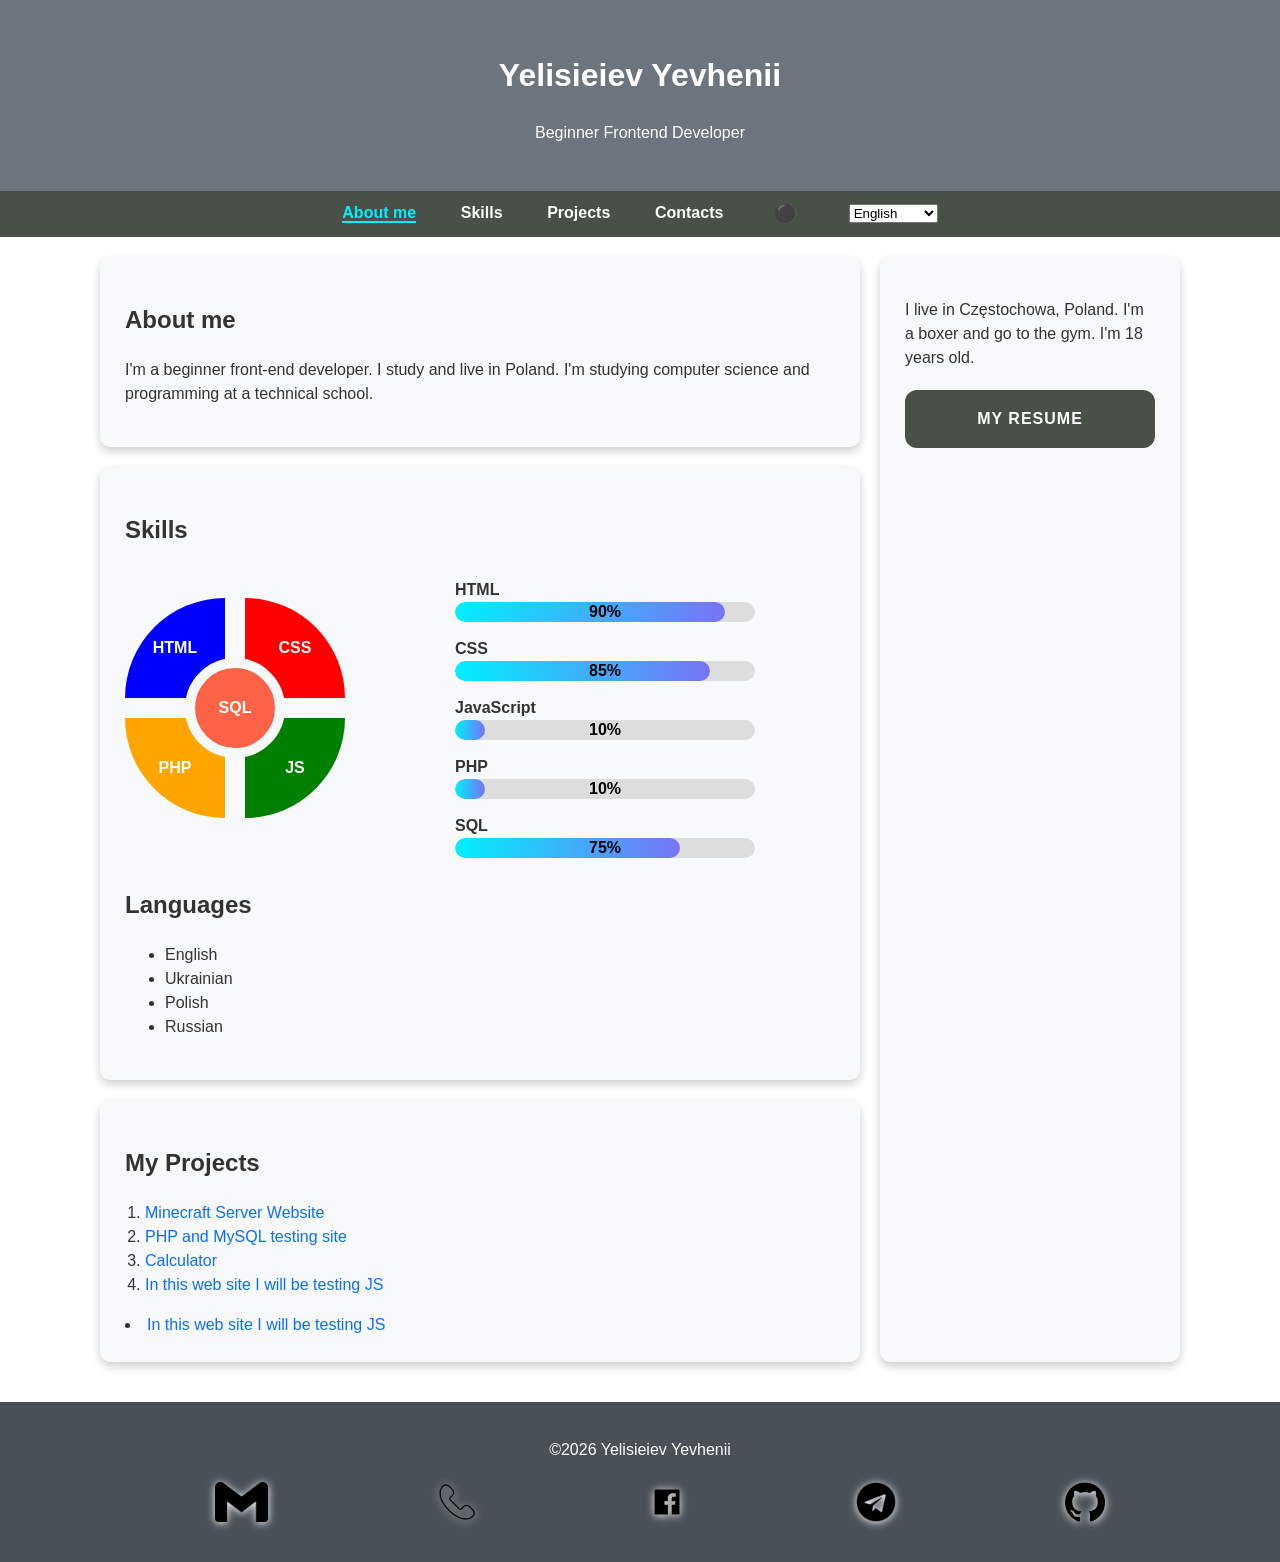
==== index.html @ bda5b586 "Update index.html" ====
<!DOCTYPE html>
<html lang="en">
<head>
    <meta charset="UTF-8">
    <meta name="viewport" content="width=device-width, initial-scale=1.0">
    <meta name="description" content="Beginner frontend developer profile. Skills, projects and contact information.">
    <meta name="author" content="Yelisieiev Yevhenii">
    <meta name='freelancehunt' content='91e700fccefff19'>
    <meta property="og:title" content="Frontend Developer Portfolio">
    <meta property="og:description" content="Beginner frontend developer. Skills, projects and contacts.">
    <meta property="og:type" content="website">
    <meta property="og:url" content="https://mpmotorobot.github.io/">
    <title data-i18n="title">Profile frontend developer</title>
    <link rel="stylesheet" href="css/main.css">
    <link rel="shortcut icon" href="image/icon.png" type="image/icon">
    <data >
</head>
<body>
    <header>
       <h1 data-i18n="myName">Yelisieiev Yevhenii</h1>
       <p data-i18n="description">Beginner Frontend Developer</p>
    </header>
       <nav class="nav">
            <button class="menu-toggle" id="menu-toggle">
                <span></span>
                <span></span>
                <span></span>
            </button>
            <ul class="nav" id="nav-list">
                <li id="navabout-me"><a href="#about-me" data-i18n="nav_about">About me</a></li>
                <li id="navskills"><a href="#skills" data-i18n="nav_skills">Skills</a></li>
                <li id="navprojects"><a href="#projects" data-i18n="nav_projects">Projects</a></li>
                <li id="navcontacs"><a href="#contacts" data-i18n="nav_contacts">Contacts</a></li>
                <li><button id="theme-toggle">⚫️</button></li>
                <li>
                    <select id="language-select">
                    <option value="ru">Русский</option>
                    <option value="en">English</option>
                    <option value="pl">Polski</option>
                    <option value="ua">Українська</option>
                </select>
                </li>
            </ul>
        </nav>
    <main>
        <div class="content">
        <section class="about-me card gradient-border" id="about-me">
            <h2 data-i18n="about_title">About me</h2>
            <p data-i18n="about_text">I'm a beginner front-end developer. I study and live in Poland. I'm studying computer science and programming at a technical school. </p>
        </section>
        <section class="my-skills card gradient-border" id="skills">
            <article class="skills">
                <h2 data-i18n="skills">Skills</h2>
                <div class="skills-dashboard-wrapper">
                    <div id="skills-circle">
                        <div id="left-top"><a href="https://uk.wikipedia.org/wiki/HTML" target="_blank"><abbr title="HyperText Markup Language">HTML</abbr></a></div>
                        <div id="right-top"><a href="https://uk.wikipedia.org/wiki/CSS" target="_blank"><abbr title="Cascading Style Sheets">CSS</abbr></a></div>
                        <div id="right-bottom"><a href="https://uk.wikipedia.org/wiki/JavaScript" target="_blank"><abbr title="JavaScript">JS</abbr></a></div>
                        <div id="left-bottom"><a href="https://uk.wikipedia.org/wiki/PHP" target="_blank"><abbr title="PHP: Hypertext Preprocessor">PHP</abbr></a></div>
                        <div id="center"><a href="https://uk.wikipedia.org/wiki/SQL" target="_blank"><abbr title="Structured query language">SQL</abbr></a></div>
                    </div>
                    <div class="dashboard">
                        <div class="skill-level">
                            <span>HTML</span>
                            <div class="bar"><div class="fill" style="width: 90%;"></div><span class="level">90%</span></div>
                        </div>
                        <div class="skill-level">
                            <span>CSS</span>
                            <div class="bar"><div class="fill" style="width: 85%;"></div><span class="level">85%</span></div>
                        </div>
                        <div class="skill-level">
                            <span>JavaScript</span>
                            <div class="bar"><div class="fill" style="width: 10%;"></div><span class="level">10%</span></div>
                        </div>
                        <div class="skill-level">
                            <span>PHP</span>
                            <div class="bar"><div class="fill" style="width: 10%;"></div><span class="level">10%</span></div>
                        </div>
                        <div class="skill-level">
                            <span>SQL</span>
                            <div class="bar"><div class="fill" style="width: 75%;"></div><span class="level">75%</span></div>
                        </div>
                    </div>
                </div>

            </article>
            <article class="languages">
            <h2 data-i18n="languages">Languages</h2>
            <ul>
                <li data-i18n="lang_en">English <strong>B1</strong></li>
                <li data-i18n="lang_ua">Ukrainian <strong data-i18n="speaking">Speaking</strong></li>
                <li data-i18n="lang_pl">Polish <strong data-i18n="speaking">Speaking</strong></li>
                <li data-i18n="lang_ru">Russian <strong data-i18n="speaking">Speaking</strong></li>
            </ul>    
            </article>        
        </section>
        <section class="projects card gradient-border" id="projects">
            <h2 data-i18n="project_title">My Projects</h2>
            <ol>
                <li><a href="https://sites.google.com/view/server-maderatorworld" target="_blank" data-i18n="minecraft">Minecraft Server Website</a></li>
                <li><a href="https://yujenix.page.gd" data-i18n="php_mysql">PHP and MySQL testing site</a></li>
                <li><a href="#" data-i18n="calculator">Calculator</a></li>
                <li><a href="https://mpmotorobot.github.io/testingJS/" data-i18n="testJS" target="_blank">In this web site I will be testing JS</a></li>
            </ol>
                <li><a href="https://mpmotorobot.github.io/testingJS/" data-i18n="testJS" target="_blank">In this web site I will be testing JS</a></li>
        </section>
        </div>
        <aside class="aside card gradient-border">
        <p data-i18n="aside">I live in Częstochowa, Poland. I'm a boxer and go to the gym. I'm 18 years old.</p><a href="docs/YY_eng.pdf" class="resume" data-i18n="resume">My resume</a>
        </aside>
    </main>

    
    <footer id="contacts">
        <p data-i18n="footer"> &copy;2026 Yelisieiev Yevhenii</p> 
        <div class="contacts">
            <ul>
                <li><address>
                    <a href="mailto:mpmotorobot0@gmail.com" target="_blank"><img src="image/Gmail.png" alt="Gmail"></a>
                </address></li>
                <li><a href="tel:+48572207181" target="_blank"><img src="image/phone.png" alt="Phone number"></a></li>
                <li><a href="https://www.facebook.com/profile.php?id=100024246198555&locale=pl_PL" target="_blank"><img src="image/Facebook.png" alt="Facebook"></a></li>
                <li><a href="https://t.me/MPM227" target="_blank"><img src="image/Telegram.png" alt="Telegram"></a></li>
                <li><a href="https://github.com/MPMotorobot" target="_blank"><img src="image/GitHub.png" alt="GitHub"></a></li>
            </ul>
        </div>
    </footer>
    <script src="js/Script.js"></script>
    <script src="js/translation.js"></script>
    </body>

</html>
---- css/main.css ----
*,
*::before,
*::after {
    box-sizing: border-box;
}
:root {
    --header-bg: #6c757d;
    --bg-color: #ffffff;
    --text-color: #333333;
    --card-bg: #f8f9fa;
    --nav-bg: #495047;
    --box-shadow:rgba(0,0,0,0.2);
    --bg-footer: #495057;
    --resume-btn: #495047;
    --resume-text: #ffffff;
}
body.dark{
    --header-bg: #1a1a1a;
    --bg-color: #121212;
    --text-color: #e0e0e0;
    --card-bg: #1e1e1e;
    --nav-bg: #1a1a1a;
    --box-shadow:rgb(255, 241, 241);
    --bg-footer: #1a1a1a;
    --resume-btn: #00f0ff;
    --resume-text: #121212;
}
html {
    scroll-behavior: smooth;
}
body {
    margin: 0;
    background-color: var(--bg-color);
    line-height: 1.5;
    transition: background-color 0.3s, color 0.3s;
    color: var(--text-color);
    font-family: Arial, sans-serif;
}
header {
    text-align: center;
    background-color: var(--header-bg) ;
    color: white;
    padding: 30px 20px;
}
.resume{
    display: flex;
    align-items: center;
    justify-content: center;
    width: 100%;
    padding: 15px 20px;
    margin-top: 20px;
    background-color: var(--resume-btn);
    color: var(--resume-text) !important;
    text-transform: uppercase;
    font-weight: 800;
    letter-spacing: 1px;
    border-radius: 12px;
    position: relative;
    overflow: hidden;
    transition: all 0.4s cubic-bezier(0.4,0,0.2,1);
    border: 2px solid transparent;
    text-decoration: none !important;
}
.resume:hover{
    transform: translateY(-5px) scale(1.02);
    box-shadow: 0 8px 25px var(--resume-btn);
    border-color: var(--resume-text);
}
.resume::before{
    content: '';
    position: absolute;
    top: 0;
    left: -150%;
    width: 50%;
    height: 100%;
    background: linear-gradient(
        to right,
        transparent,
        rgba(255,255,255,0.4),
        transparent
    );
    transform: skewX(-25deg);
    transition: 0.7s;
}
.resume:hover::before{
    left: 150%;
}
 /* .resume::after{
    content: '';
    position: absolute;
    top: 0; left: -100%;
    width: 100%; height: 100%;
    background: linear-gradient(90deg, transparent, rgba(255,255,255,0.2), transparent);
    transition: 0.5s;
}
.resume:hover::after{
    left: 100%;
}  */
.menu-toggle{
    display: none;
    flex-direction: column;
    gap: 5px;
    background: none;
    border: none;
    cursor: pointer;
    padding: 10px;
    z-index: 1001;
}
.menu-toggle span{
    display: block;
    width: 25px;
    height: 3px;
    background-color: white;
    transition: 0.3s;
}
nav.nav {
    background-color: var(--nav-bg);
    display: flex;
    justify-content: center;
    padding: 10px 0;
    position: sticky;
    top: 0;
    z-index: 1000;
    transition: transform 0.4s ease-in-out;
}

ul.nav {
    display: flex;
    flex-direction: row;
    justify-content: space-around;
    width: 50%;
    margin: 0;
    padding: 0;
    list-style-type: none;
}
ul.nav a:focus-visible{
    outline: 2px solid #00f0ff;
    outline-offset: 4px;
}
ul.nav a {
    color: white;
    font-weight: bold;
    text-decoration: none;
    transition: color 0.3s ease ;
}
ul.nav a:hover{
    color: #00f0ff;
    text-decoration: underline;
}
ul.nav a.active{
    color: #00f0ff !important;
    border-bottom: 2px solid #00f0ff;
    transition: 0.3s;
}
#theme-toggle{
    cursor: pointer;
    background: none;
    border: none;
    font-size: 1.2rem;
}

main{
    display: flex;
    gap: 20px;
    max-width: 1100px;
    margin: 20px auto;
    padding: 0 10px;
}

.content {
    flex: 1;
}
aside {
    max-width: 300px;
}
.card {
    background-color: var(--card-bg);
    color: var(--text-color);
    border-radius: 8px;
    padding: 20px;
    margin-bottom: 20px;
    box-shadow: 0 4px 10px var(--box-shadow);
    transition: 0.3s;
}
.card:hover{
    transform: scale(1.025);
    z-index: 1;
}

ol {
    padding-left: 20px;
}

footer {
    background-color: var(--bg-footer);
    color: white;
    padding: 20px;
        text-align: center;
}
.contacts {
    margin: 20px auto;
    max-width: 1100px;
}
.contacts a{
    font-family:'Lucida Sans', 'Lucida Sans Regular', 'Lucida Grande', 'Lucida Sans Unicode', Geneva, Verdana, sans-serif;
}
.contacts ul{
    
    justify-content: space-around;
    display: flex;
    list-style-type: none;
}
.contacts img{
    filter:drop-shadow(0px 1px 4px white);
    display: flex;
    width: auto;
    height: 40px;
    transition: 0.3s;
    will-change: transform;
}
.contacts img[src*="image/Facebook.png"]{
    margin: -5;
}
.contacts img:hover{
    transform: scale(1.5);
}
a {
    text-decoration: none;
    color: #0d6efd;
}
a:hover {
    text-decoration: underline;
}
@media (hover:hover) {
    .card:hover{
        transform: scale(1.025);
    }
}
@media (min-width: 781px){
    nav.nav.hidden{
        transform: none !important;
    }
    .menu-toggle {
        display: none;
    }
    .nav-list { 
        display: flex;
        list-style: none;
        gap: 20px;
    }
}
@media (max-width: 780px) {
    nav.nav { overflow: hidden; height: 60px; }

    ul.nav {
        width: 100%;
        transition: transform 0.5s ease;
    }

    ul.nav.swiped { transform: translateX(110%); }

    ul.nav.show {
        display: flex !important;
        position: fixed !important;
        top: 60px;
        left: 15px;
        width: 220px;
        flex-direction: column;
        background: var(--nav-bg);
        padding: 15px;
        border-radius: 12px;
        box-shadow: 0 10px 30px rgba(0,0,0,0.5);
        transform: translateX(0) !important;
        opacity: 1;
        z-index: 9999;
        pointer-events: auto;
    }

    ul.nav.show li { margin: 10px 0; }

    .menu-toggle {
        display: flex;
        flex-direction: column;
        gap: 5px;
        background: none; border: none;
        position: absolute; left: 15px;
        transform: translateX(-150%);
        transition: transform 0.4s ease;
    }

    .menu-toggle.visible { transform: translateX(0); }
    .menu-toggle span { width: 25px; height: 3px; background: white; }


    /* Адаптация остального контента */
    main {
        flex-direction: column;
    }
    aside {
        width: 100%;
        max-width: none;
    }
    .contacts ul {
        flex-direction: row;
        flex-wrap: wrap;
        gap: 10px;
    }
    .contacts img {
        height: 40px;
        width: auto;
    }
    .skills-dashboard-wrapper{
        flex-direction: column;
        gap: 0px;
        align-items: center;
    }
    #skills-circle{
        transform: scale(1.4);
        margin-top: 100px;
        margin-right: 70px;
    }
    .dashboard{
        width: 100%;
    }
}
.gradient-border {
    position: relative;
    border-radius: 10px;
    background: var(--card-bg) ;
    z-index: 1;
    transition: all 0.3s ease;
    border: 5px solid transparent;
    /* border: 4.8px solid blue; */
}
.gradient-border::before {
    content: "";
    position: absolute;
    top: -5px; left: -5px; right: -5px; bottom: -5px;
    border-radius: 12px;
    padding: 5px;
    background: linear-gradient(90deg, #ff6ec4, #7873f5, #00f0ff, #ff6ec4);
    background-size: 300% 300%;
    -webkit-mask: 
        linear-gradient(#fff 0 0) content-box,
        linear-gradient(#fff 0 0);
    -webkit-mask-composite: destination-out;
    mask-composite: exclude;
    animation: gradient-animation 3s linear infinite;
    z-index: -1;
    opacity: 0;
    transition: opacity 0.3s ease;
}
.gradient-border:hover::before {
    opacity: 1;
}
@keyframes gradient-animation {
    0% {background-position: 0% 50%;}
    50% {background-position: 100% 50%;}
    100% {background-position: 0% 50%;}
}
main:has(.card:hover) .card:not(:hover){
    filter:brightness(0.5) grayscale(0.8);
    opacity: 0.5;
    transition: 0.3s ease;
 } 
 main .card:hover{
    filter: brightness(1.2) grayscale(0);
    opacity: 1;
    transform: scale(1.025);
    z-index: 10;
 }
 footer::before {
    display: none !important;
}

/* I intentionally excluded footer from scroll-based navigation logic */
#skills-circle{
    /* margin-top: 100px; */
    display:grid;
    grid-template-columns: 60px 60px 60px;
    grid-template-rows: 60px 60px 60px;
    grid-template-areas: 
    "left-top       top     right-top"
    "left           center  right"
    "left-bottom    bottom  right-bottom";
    justify-content: start;
    align-items: center;
    height: 300px;
    padding-top: 50px;
    transition: 0.3s;
    position: relative;
}
#skills-circle > div{
    font-family: Arial, Helvetica, sans-serif ;
    text-align: center;
    font-weight: bold;
    color: white;
    align-content: center;
}
#skills-circle > div > a{
    cursor:default;
    text-decoration: none;
    color: white;
}
#skills-circle > div > a > abbr{
    cursor:default;
    text-decoration: none;
    color: white; 
}
#skills-circle:hover, #left-top:hover, #right-top:hover, #right-bottom:hover, #left-bottom:hover, #center:hover{
    transform: scale(1.1);
    
}
#left-top{
    width: 100px; 
    height: 100px;
    background-color: blue;
    border-radius: 100px 0 0 0;
    grid-area: left-top;
    transition: 0.3s;
}
#right-top{
    width: 100px; 
    height: 100px;
    background-color: red;
    border-radius: 0 100px 0 0;
    grid-area: right-top;
    transition: 0.3s;
}
#right-bottom{
    width: 100px;
    height: 100px;
    background-color: green;
    border-radius: 0 0 100px 0;
    grid-area:right-bottom;
    transition: 0.3s;
}
#left-bottom{
    width: 100px;
    height: 100px;
    background-color: orange;
    border-radius: 0 0 0 100px;
    grid-area:left-bottom;
    transition: 0.3s;
}
#center{
    position: absolute;
    width: 100px;
    height: 100px;
    background-color: tomato;
    border-radius: 50%;
    transition: border 0.3s;
    border: 10px solid var(--card-bg);
    grid-area: center;
    transition: 0.3s;
}
.skills-dashboard-wrapper {
    display: flex;
    align-items: center;
    gap: 150px;
    justify-content:left;
    flex-wrap: wrap;
}
.dashboard {
    display: flex;
    flex-direction: column;
    gap: 15px;
    min-width: 300px;
}
.skill-level > span {
    font-weight: bold;
    color: var(--text-color);
}
.bar {
    position: relative;
    width: 100%;
    height: 20px;
    text-align: center;
    background-color: #ddd;
    border-radius: 10px;
    overflow: hidden;
}
.fill {
    height: 100%;
    background: linear-gradient(90deg, #00f0ff, #7873f5);
    border-radius: 10px;
}
.level {
    position: absolute;
    top: 50%;
    left: 50%; 
    transform: translate(-50%, -50%);
    font-weight: bold;
    color: black;
    pointer-events: none;
}
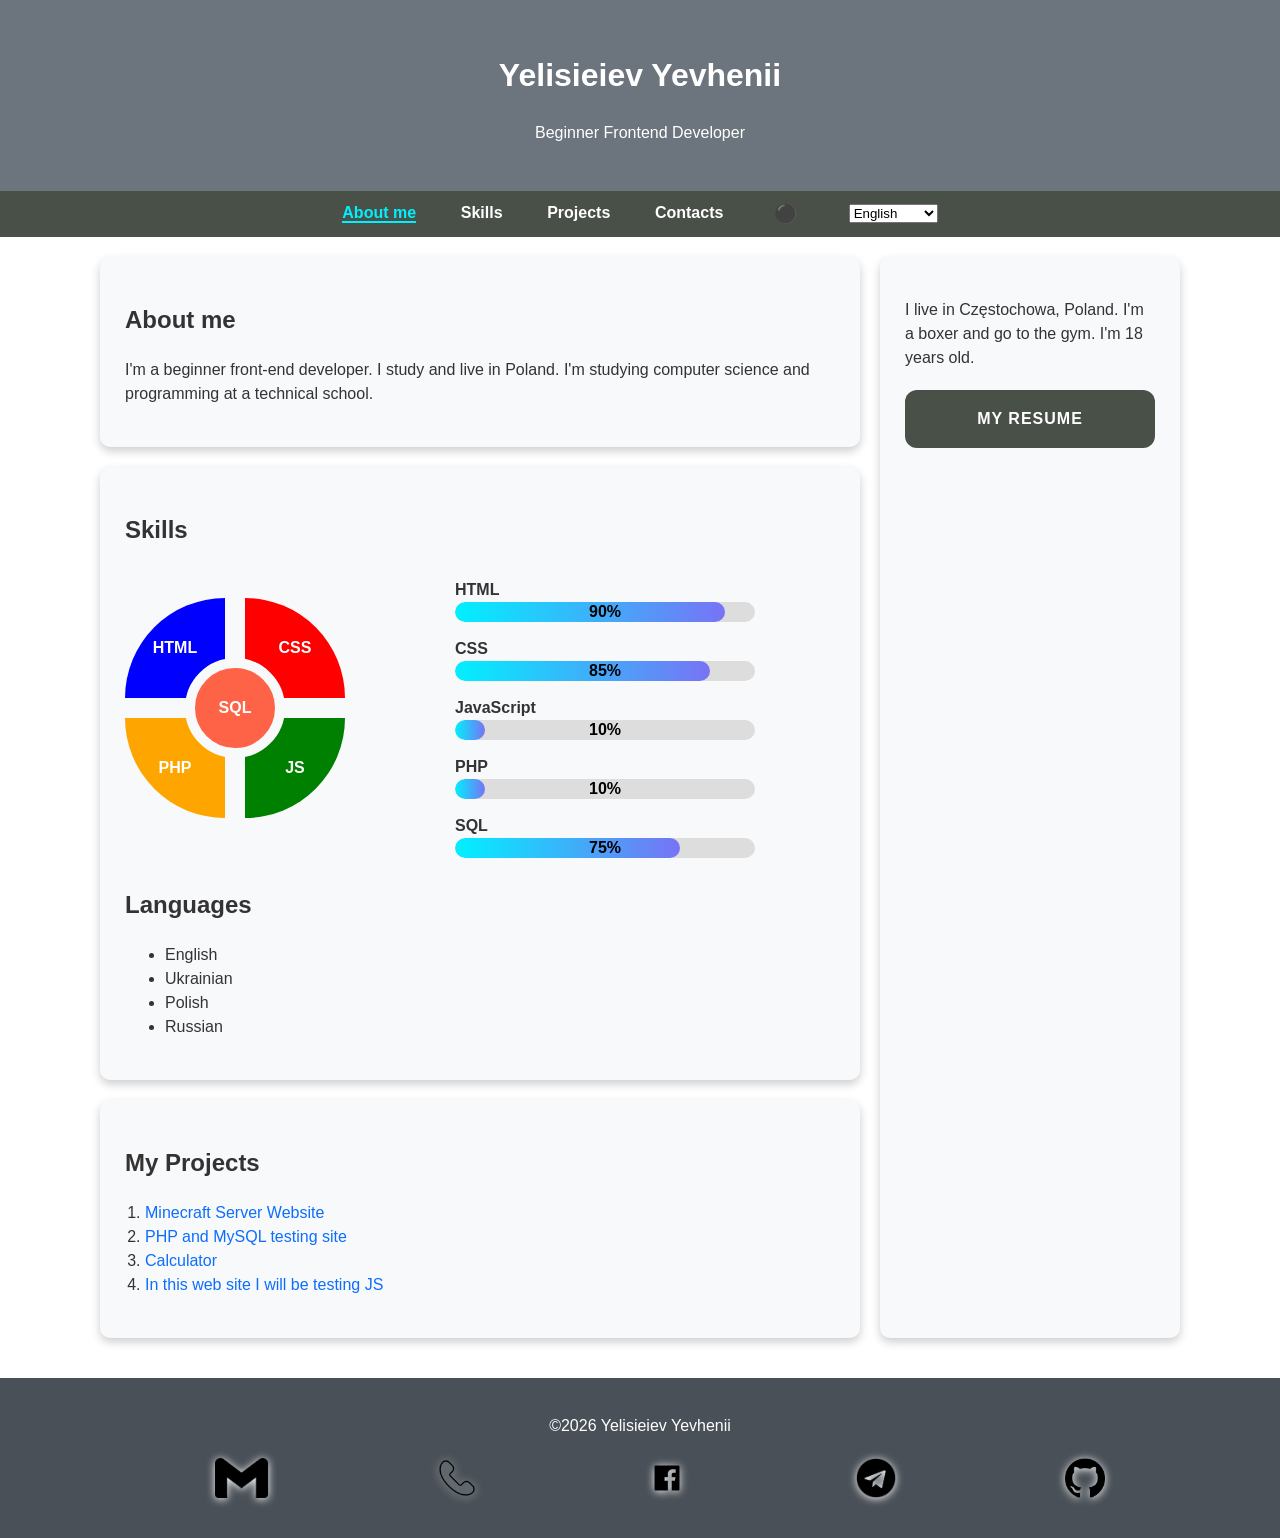
==== commit f3f49ace: "Update index.html" ====
--- a/index.html
+++ b/index.html
@@ -102,7 +102,6 @@
                 <li><a href="#" data-i18n="calculator">Calculator</a></li>
                 <li><a href="https://mpmotorobot.github.io/testingJS/" data-i18n="testJS" target="_blank">In this web site I will be testing JS</a></li>
             </ol>
-                <li><a href="https://mpmotorobot.github.io/testingJS/" data-i18n="testJS" target="_blank">In this web site I will be testing JS</a></li>
         </section>
         </div>
         <aside class="aside card gradient-border">
@@ -140,3 +139,4 @@
 
 
 
+
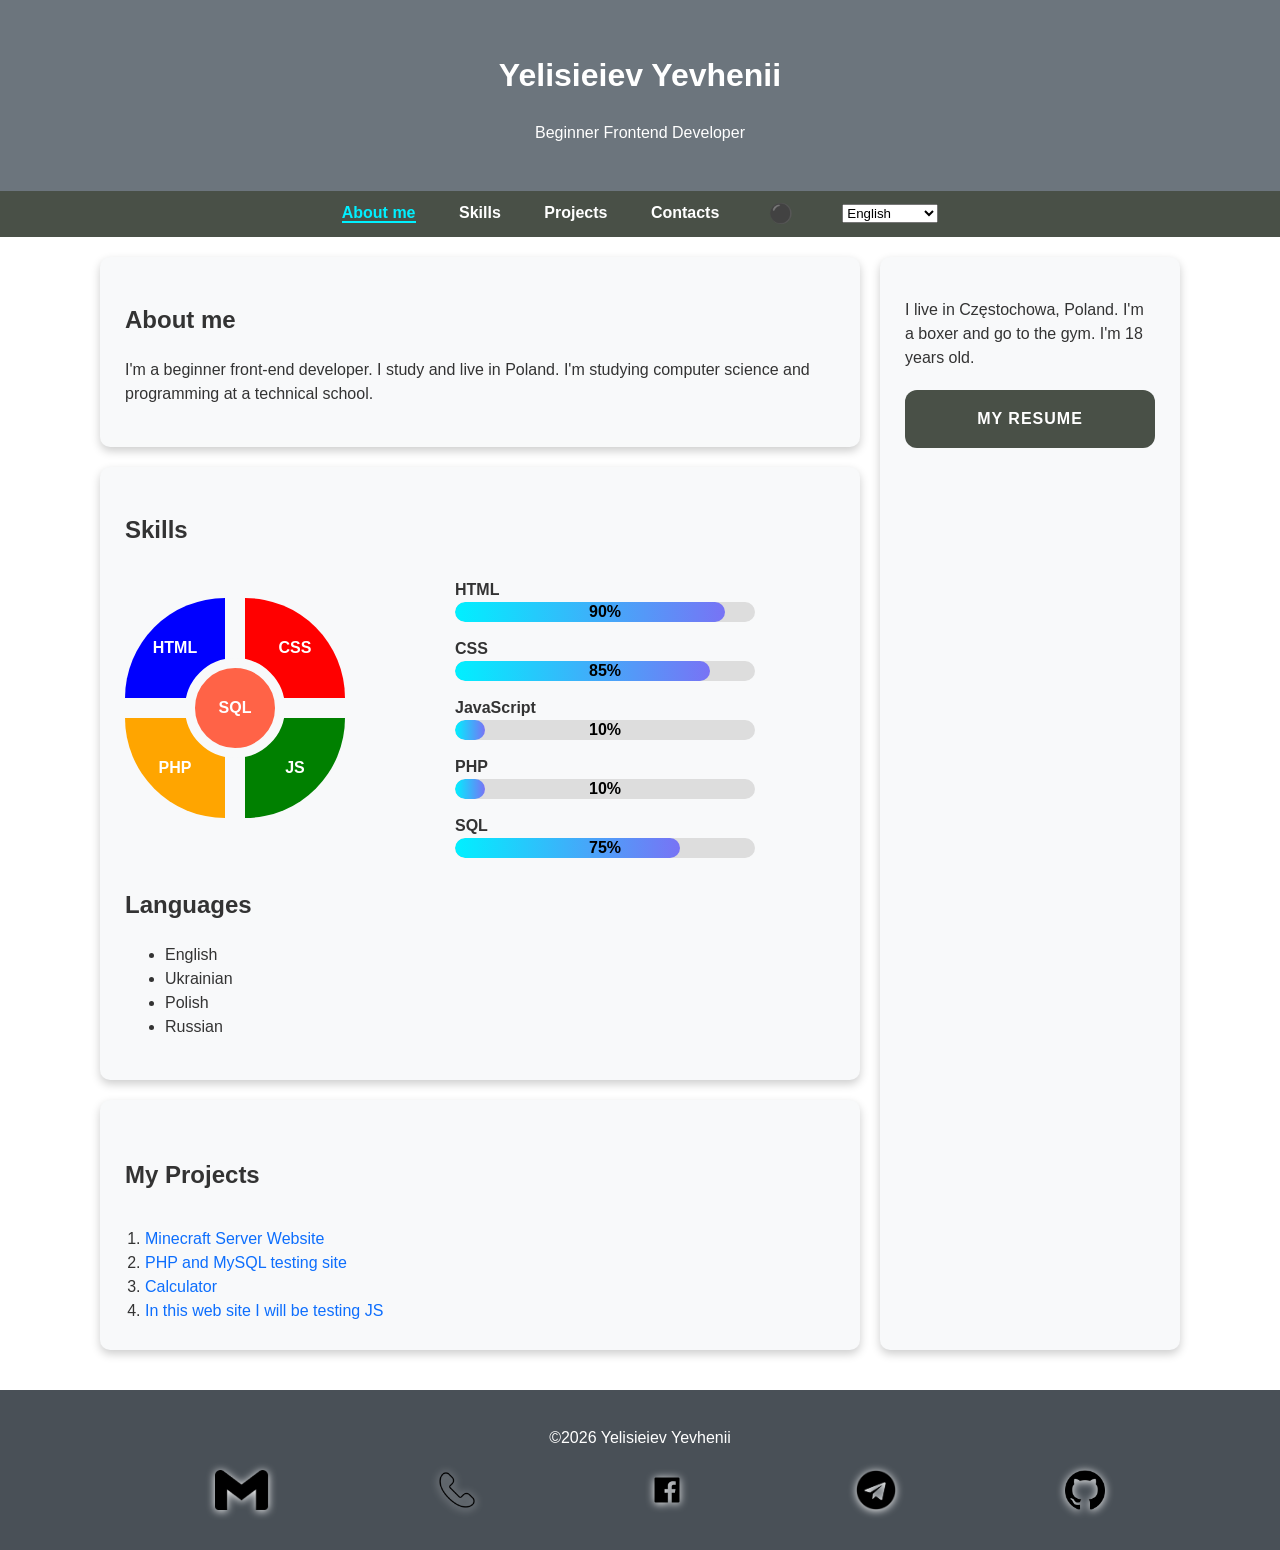
==== commit 26061e9f: "Add files via upload" ====
--- a/index.html
+++ b/index.html
@@ -1,11 +1,10 @@
 <!DOCTYPE html>
-<html lang="en">
+<html lang="ru">
 <head>
     <meta charset="UTF-8">
     <meta name="viewport" content="width=device-width, initial-scale=1.0">
     <meta name="description" content="Beginner frontend developer profile. Skills, projects and contact information.">
     <meta name="author" content="Yelisieiev Yevhenii">
-    <meta name='freelancehunt' content='91e700fccefff19'>
     <meta property="og:title" content="Frontend Developer Portfolio">
     <meta property="og:description" content="Beginner frontend developer. Skills, projects and contacts.">
     <meta property="og:type" content="website">
@@ -17,8 +16,8 @@
 </head>
 <body>
     <header>
-       <h1 data-i18n="myName">Yelisieiev Yevhenii</h1>
-       <p data-i18n="description">Beginner Frontend Developer</p>
+       <h1 data-i18n="myName" id="text">Yelisieiev Yevhenii</h1>
+       <p data-i18n="description" id="text">Beginner Frontend Developer</p>
     </header>
        <nav class="nav">
             <button class="menu-toggle" id="menu-toggle">
@@ -37,7 +36,7 @@
                     <option value="ru">Русский</option>
                     <option value="en">English</option>
                     <option value="pl">Polski</option>
-                    <option value="ua">Українська</option>
+                    <option value="ua">Україньська</option>
                 </select>
                 </li>
             </ul>
@@ -87,21 +86,29 @@
             <article class="languages">
             <h2 data-i18n="languages">Languages</h2>
             <ul>
-                <li data-i18n="lang_en">English <strong>B1</strong></li>
+                <li data-i18n="lang_en">English  
+                    <strong><p data-i18n="b1">B1</p></strong></li>
                 <li data-i18n="lang_ua">Ukrainian <strong data-i18n="speaking">Speaking</strong></li>
                 <li data-i18n="lang_pl">Polish <strong data-i18n="speaking">Speaking</strong></li>
                 <li data-i18n="lang_ru">Russian <strong data-i18n="speaking">Speaking</strong></li>
             </ul>    
             </article>        
         </section>
-        <section class="projects card gradient-border" id="projects">
+        <section class="projects card gradient-border" id="s_projects">
             <h2 data-i18n="project_title">My Projects</h2>
-            <ol>
-                <li><a href="https://sites.google.com/view/server-maderatorworld" target="_blank" data-i18n="minecraft">Minecraft Server Website</a></li>
-                <li><a href="https://yujenix.page.gd" data-i18n="php_mysql">PHP and MySQL testing site</a></li>
-                <li><a href="#" data-i18n="calculator">Calculator</a></li>
-                <li><a href="https://mpmotorobot.github.io/testingJS/" data-i18n="testJS" target="_blank">In this web site I will be testing JS</a></li>
-            </ol>
+                <ol id="project">
+                    <li><a class="link_site" href="https://sites.google.com/view/server-maderatorworld" target="_blank" data-i18n="minecraft">Minecraft Server Website</a></li>
+                    <li><a class="link_site" href="https://yujenix.page.gd" data-i18n="php_mysql" target="_blank">PHP and MySQL testing site</a></li>
+                    <li><a class="link_site" href="#" data-i18n="calculator">Calculator</a></li>
+                    <li><a class="link_site" href="https://mpmotorobot.github.io/testingJS/" data-i18n="testJS" target="_blank">In this web site I will be testing JS</a></li>
+                </ol>
+                <div id="preview">
+                    <h3 id="text_preview"></h3>
+                    <img class="img_preview" src="image/preview_ms.png">
+                    <img class="img_preview" src="image/preview_php.png">
+                    <img class="img_preview" src="#">
+                    <img class="img_preview" src="image/preview_js.png">
+                </div>
         </section>
         </div>
         <aside class="aside card gradient-border">
@@ -126,17 +133,6 @@
     </footer>
     <script src="js/Script.js"></script>
     <script src="js/translation.js"></script>
+    <script src="js/preview.js"></script>
     </body>
-
-</html>
-
-
-
-
-
-
-
-
-
-
-
+</html>
--- a/css/main.css
+++ b/css/main.css
@@ -315,12 +315,23 @@
         align-items: center;
     }
     #skills-circle{
-        transform: scale(1.4);
+        transform: scale(1.6);
         margin-top: 100px;
         margin-right: 70px;
     }
     .dashboard{
         width: 100%;
+    }
+    #s_projects{
+        display: block;
+        position: static;
+        overflow: hidden;
+    }
+    #project{
+        width: 1000px;
+    }
+    #preview{
+        display: none;
     }
 }
 .gradient-border {
@@ -372,7 +383,6 @@
  footer::before {
     display: none !important;
 }
-
 /* I intentionally excluded footer from scroll-based navigation logic */
 #skills-circle{
     /* margin-top: 100px; */
@@ -419,6 +429,7 @@
     grid-area: left-top;
     transition: 0.3s;
 }
+
 #right-top{
     width: 100px; 
     height: 100px;
@@ -494,11 +505,61 @@
     color: black;
     pointer-events: none;
 }
-
-
-
-
-
-
-
-
+#s_projects{
+    display: grid;
+    grid-template-areas:
+    "p_header img"
+    "links    img";
+    grid-template-columns: 1fr 1fr;
+    grid-template-rows: 100px 100px;
+    align-items: center;
+}
+
+#s_projects > h2{
+    grid-area: p_header;
+}
+#project{
+    grid-area: links;
+}
+#preview{
+    grid-area: img;
+    position: relative;
+    text-align: center;
+    width: 300px;
+    height: 200px;
+    overflow: hidden;
+    opacity: 0;
+    transition: opacity 0.5s ease;
+    border-radius: 10px;
+}
+#preview.shows {
+    opacity: 1;
+}
+#text_preview{
+    position: absolute;
+    top: -10px;
+    left: 50%;
+    transform: translateX(-50%);
+    z-index: 2;
+    color: white;
+    background-color: rgba(0, 0, 0, 0.4);
+    padding: 2px 5px;
+    border-radius: 10px;
+    width: 300px;
+}
+.img_preview{
+    z-index: 1;
+    position: absolute;
+    max-width: 300px;
+    max-height: 200px;
+    opacity: 0;
+    top: 40px;
+    left: 0;
+    transition: opacity 1s ease;
+    bottom: 0;
+}
+.img_preview.shows{
+    opacity: 1;
+    transform: scale(1.05);
+}
+
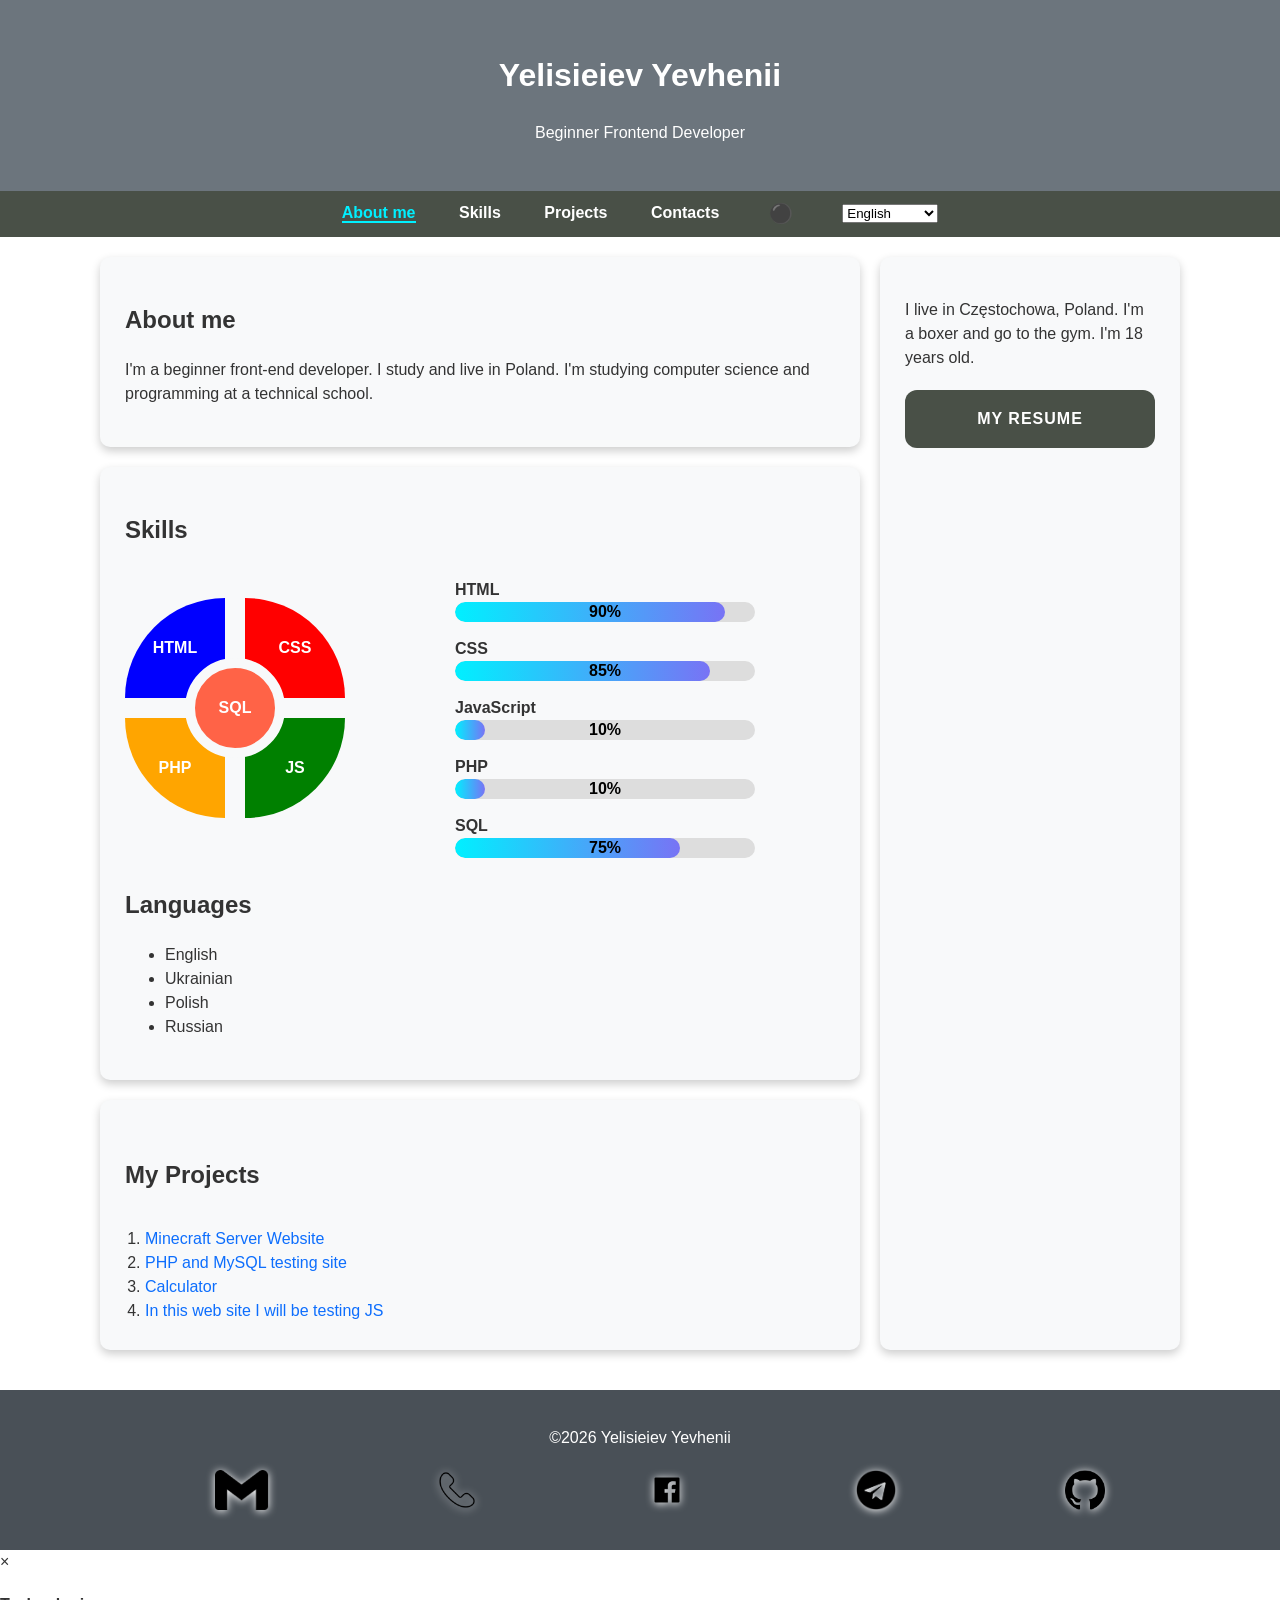
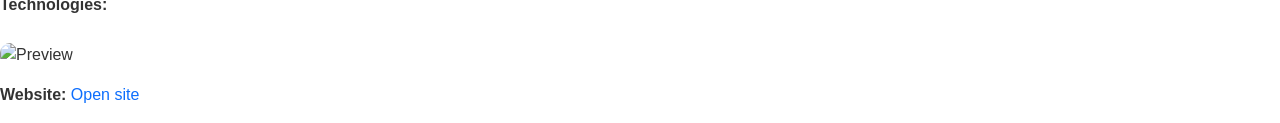
==== commit b2a39a53: "Add files via upload" ====
--- a/index.html
+++ b/index.html
@@ -131,8 +131,20 @@
             </ul>
         </div>
     </footer>
+    <!-- Модельное окно!-->
+     <div id="modal" class="modal">
+        <div class="modal-content">
+            <span id="modal-close">&times;</span>
+            <h3 id="modal-title"></h3>
+            <p id="modal-desc" data-i18n="modal_desc"></p>
+            <p><strong data-i18n="modal_tech">Technologies:</strong> <span id="modal-tech"></span></p>
+            <img src="" alt="Preview" id="modal-img" style="width:100%; border-radius: 10px; margin-top: 10px;">
+            <p><strong data-i18n="modal_link">Website:</strong> <a href="" target="_blank" id="modal-link" data-i18n="open_site">Open site</a></p>
+        </div>
+     </div>
     <script src="js/Script.js"></script>
     <script src="js/translation.js"></script>
     <script src="js/preview.js"></script>
+    <script src="js/modal.js"></script>
     </body>
 </html>
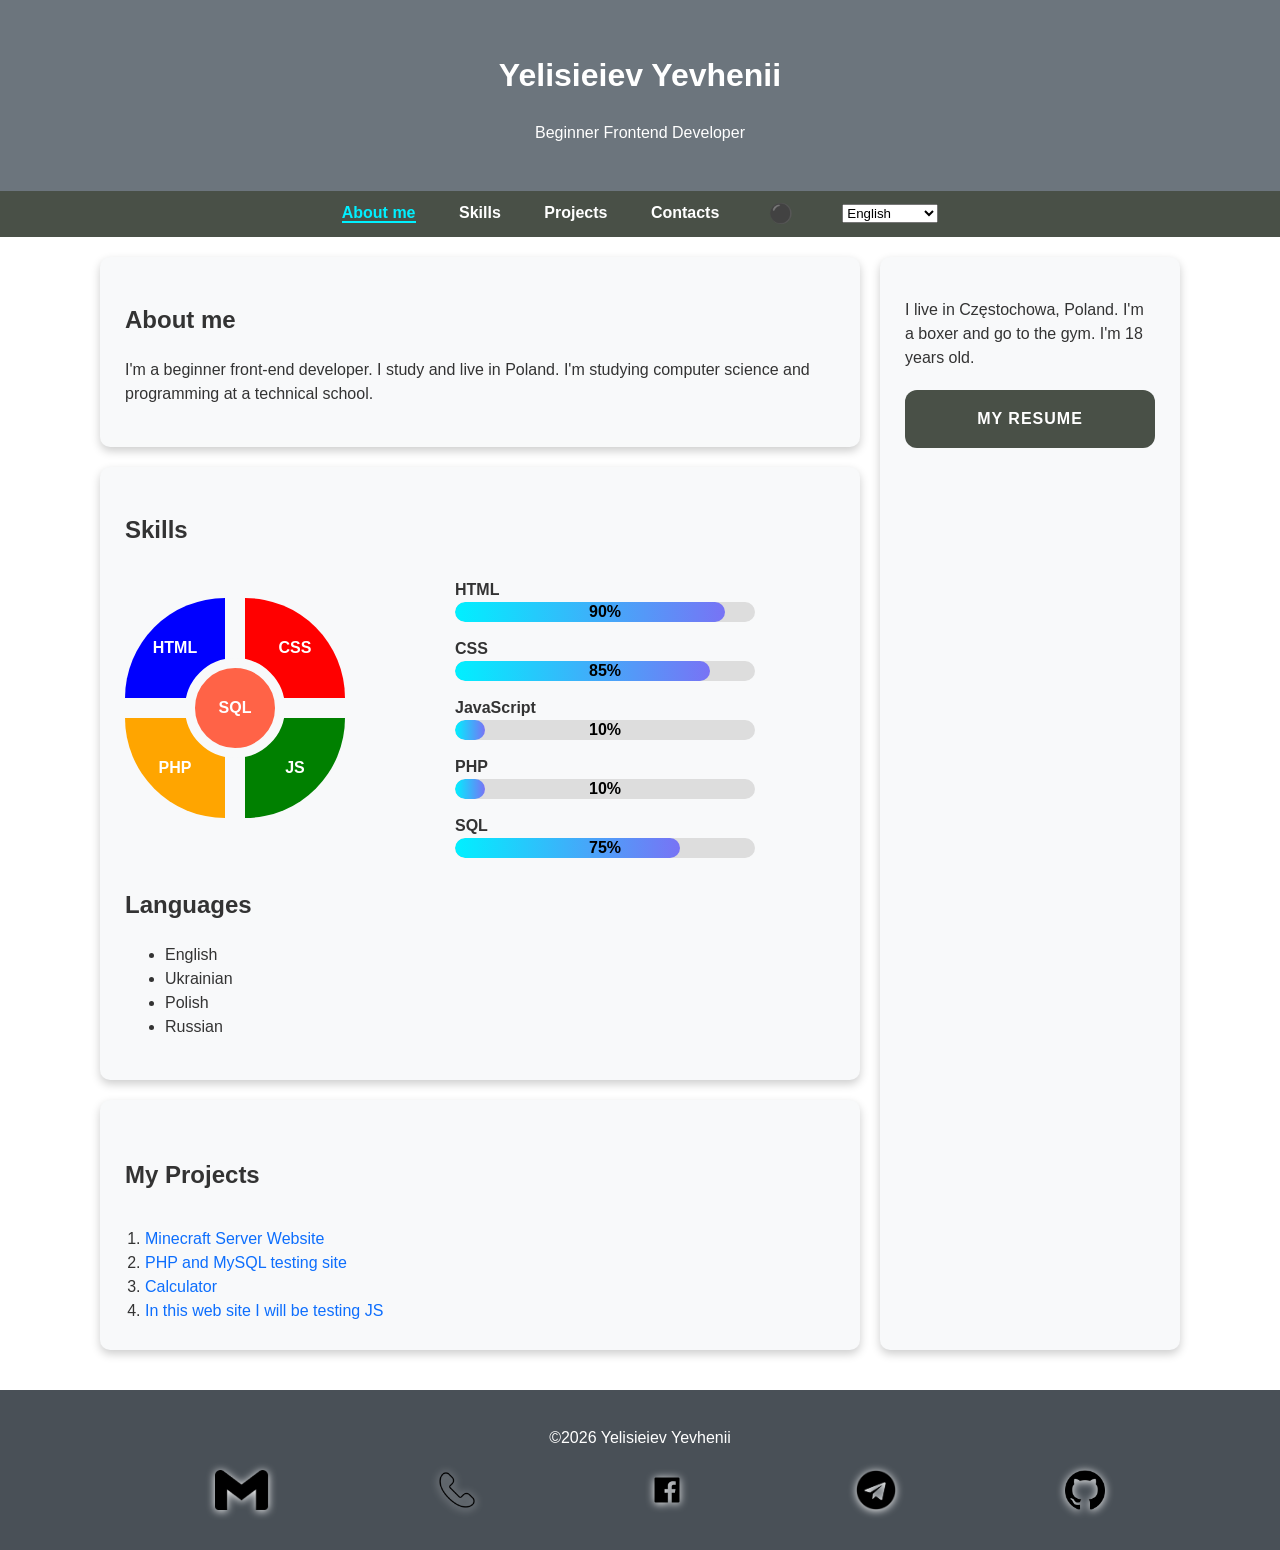
==== commit 86d0127e: "Update index.html" ====
--- a/index.html
+++ b/index.html
@@ -28,7 +28,7 @@
             <ul class="nav" id="nav-list">
                 <li id="navabout-me"><a href="#about-me" data-i18n="nav_about">About me</a></li>
                 <li id="navskills"><a href="#skills" data-i18n="nav_skills">Skills</a></li>
-                <li id="navprojects"><a href="#projects" data-i18n="nav_projects">Projects</a></li>
+                <li id="navprojects"><a href="#s_projects" data-i18n="nav_projects">Projects</a></li>
                 <li id="navcontacs"><a href="#contacts" data-i18n="nav_contacts">Contacts</a></li>
                 <li><button id="theme-toggle">⚫️</button></li>
                 <li>
@@ -147,4 +147,5 @@
     <script src="js/preview.js"></script>
     <script src="js/modal.js"></script>
     </body>
-</html>+
+</html>
--- a/css/main.css
+++ b/css/main.css
@@ -563,3 +563,34 @@
     transform: scale(1.05);
 }
 
+/* CSS для модалки */
+.modal{
+    display: none;
+    position: fixed;
+    top: 0;
+    left: 0;
+    width: 100%;
+    height: 100%;
+    background-color: rgba(0,0,0,0.7);
+    justify-content: center;
+    align-items: center;
+    z-index: 9999;
+}
+
+.modal-content{
+    position: absolute;
+    background-color: var(--card-bg);
+    border-radius: 10px;
+    padding: 20px;
+    width: 400px;
+    max-width: 90%;
+    box-shadow: 0 5px 15px var(--box-shadow);
+}
+
+#modal-close{
+    position: absolute;
+    top: 10px;
+    right: 15px;
+    cursor: pointer;
+    font-size: 24px;
+}
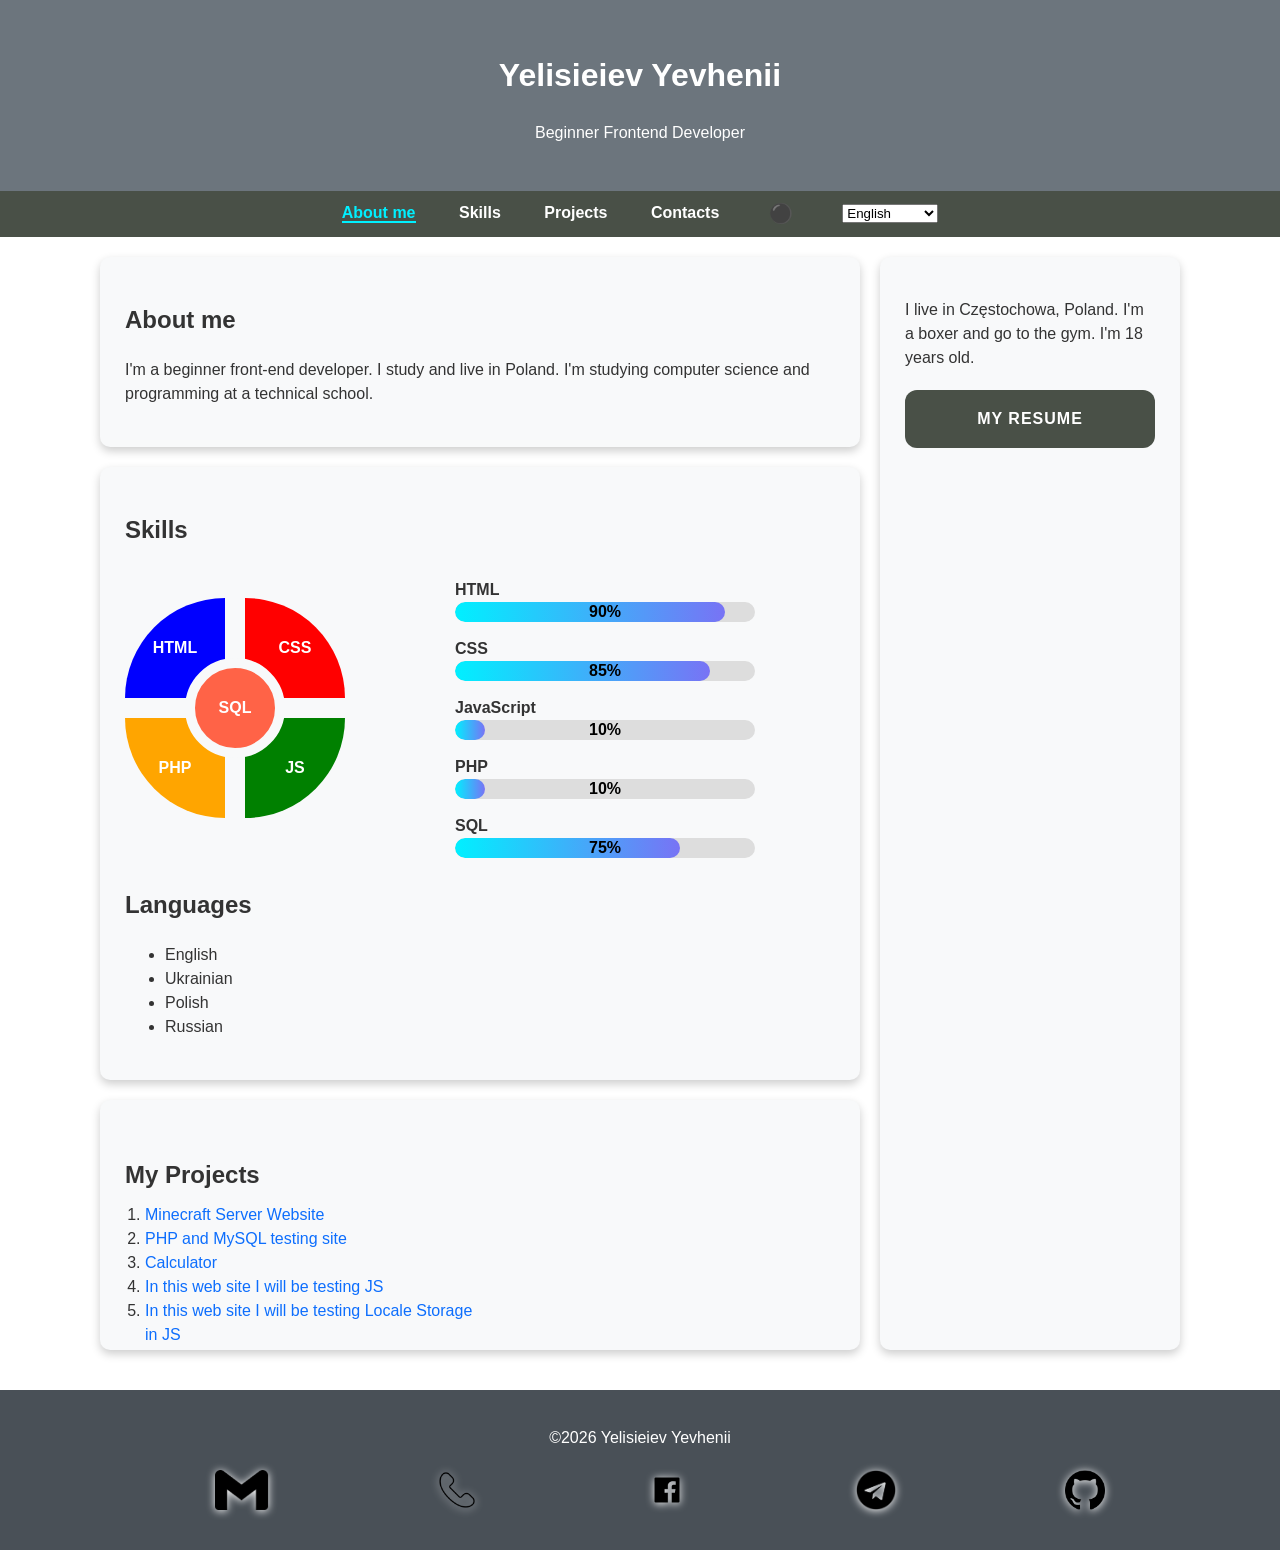
==== commit b1090b3f: "Update index.html" ====
--- a/index.html
+++ b/index.html
@@ -101,6 +101,7 @@
                     <li><a class="link_site" href="https://yujenix.page.gd" data-i18n="php_mysql" target="_blank">PHP and MySQL testing site</a></li>
                     <li><a class="link_site" href="#" data-i18n="calculator">Calculator</a></li>
                     <li><a class="link_site" href="https://mpmotorobot.github.io/testingJS/" data-i18n="testJS" target="_blank">In this web site I will be testing JS</a></li>
+                    <li><a class="link_site" href="https://mpmotorobot.github.io/testingJS/" data-i18n="testJSLS" target="_blank">In this web site I will be testing Locale Storage in JS</a></li>
                 </ol>
                 <div id="preview">
                     <h3 id="text_preview"></h3>
@@ -108,6 +109,7 @@
                     <img class="img_preview" src="image/preview_php.png">
                     <img class="img_preview" src="#">
                     <img class="img_preview" src="image/preview_js.png">
+                    <img class="img_preview" src="image/preview_js_ls.png">
                 </div>
         </section>
         </div>
--- a/css/main.css
+++ b/css/main.css
@@ -575,6 +575,8 @@
     justify-content: center;
     align-items: center;
     z-index: 9999;
+    transition: 0.3s ease;
+    opacity: 0;
 }
 
 .modal-content{
@@ -593,4 +595,4 @@
     right: 15px;
     cursor: pointer;
     font-size: 24px;
-}+}
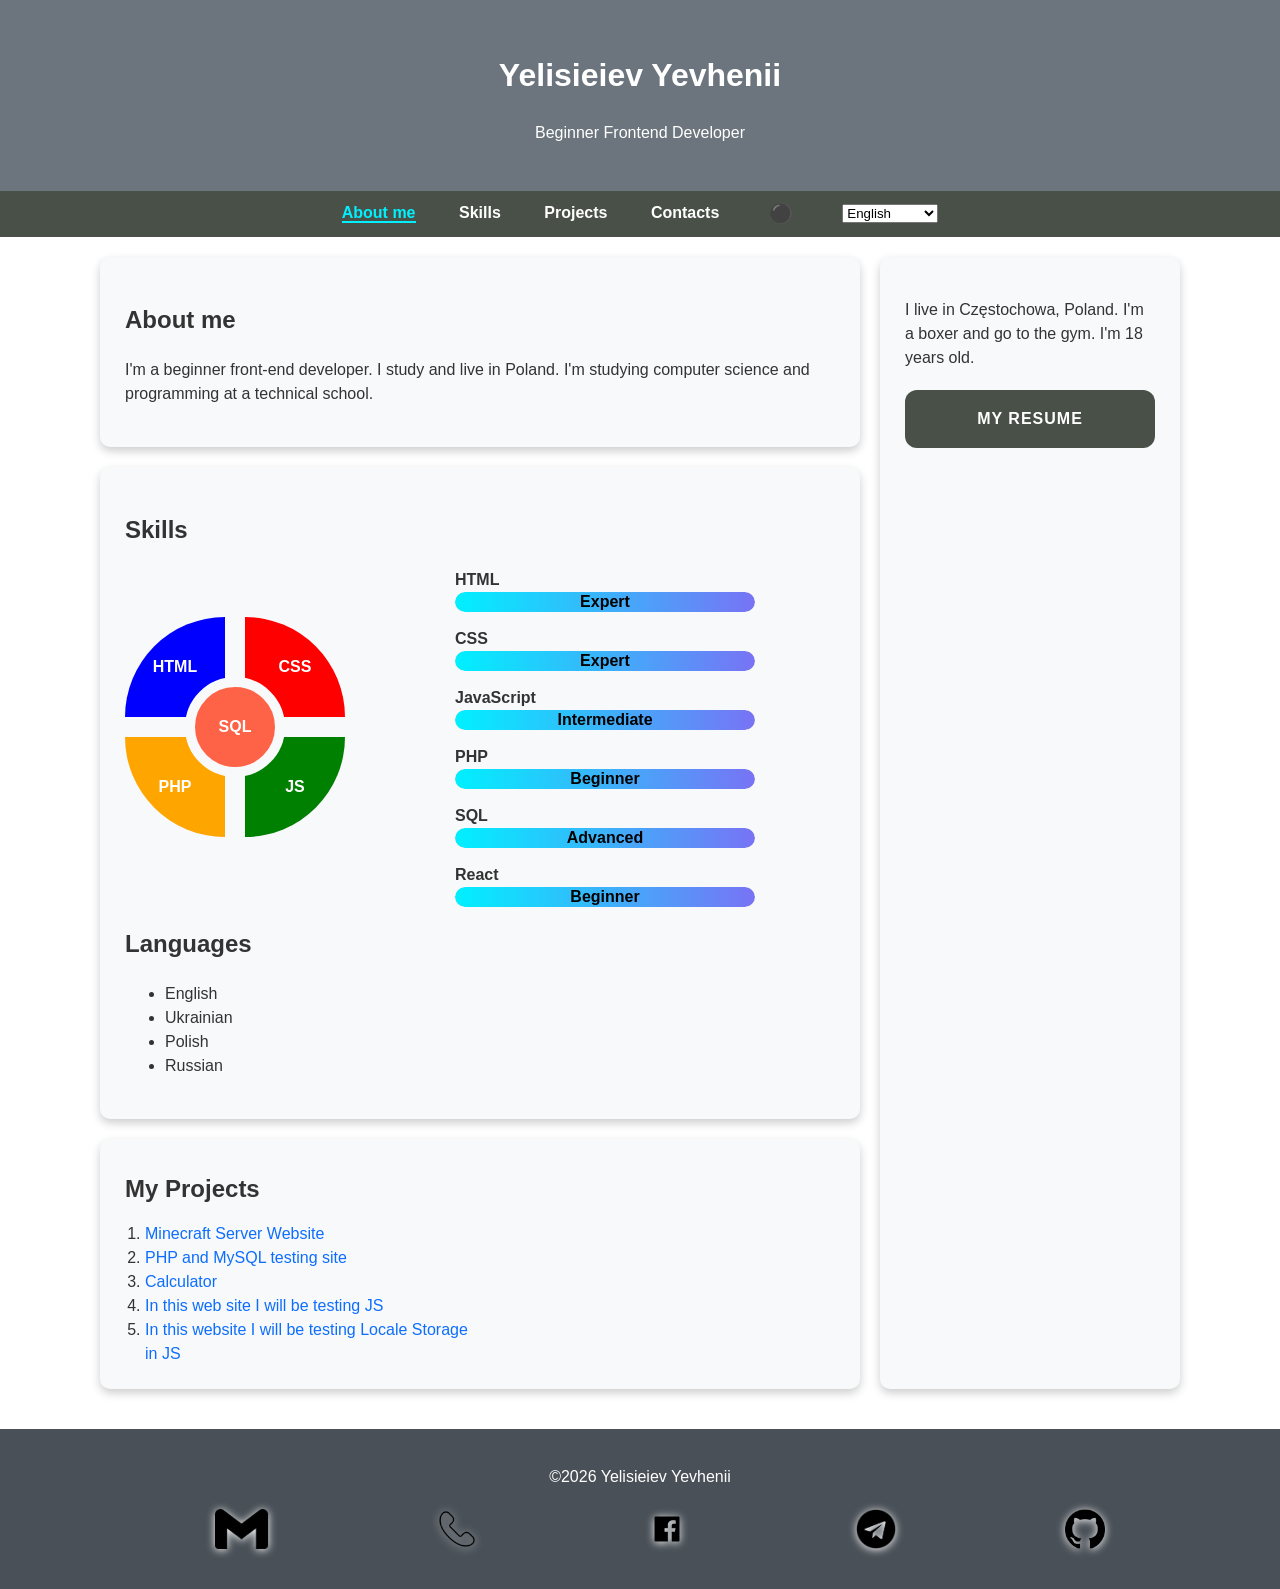
==== commit c8fb8bda: "Update index.html" ====
--- a/index.html
+++ b/index.html
@@ -61,23 +61,27 @@
                     <div class="dashboard">
                         <div class="skill-level">
                             <span>HTML</span>
-                            <div class="bar"><div class="fill" style="width: 90%;"></div><span class="level">90%</span></div>
+                            <div class="bar"><div class="fill"></div><span class="level" data-i18n="expert">Expert</span></div>
                         </div>
                         <div class="skill-level">
                             <span>CSS</span>
-                            <div class="bar"><div class="fill" style="width: 85%;"></div><span class="level">85%</span></div>
+                            <div class="bar"><div class="fill"></div><span class="level" data-i18n="expert">Expert</span></div>
                         </div>
                         <div class="skill-level">
                             <span>JavaScript</span>
-                            <div class="bar"><div class="fill" style="width: 10%;"></div><span class="level">10%</span></div>
+                            <div class="bar"><div class="fill"></div><span class="level" data-i18n="intermediate">Intermediate</span></div>
                         </div>
                         <div class="skill-level">
                             <span>PHP</span>
-                            <div class="bar"><div class="fill" style="width: 10%;"></div><span class="level">10%</span></div>
+                            <div class="bar"><div class="fill"></div><span class="level" data-i18n="beginner">Beginner</span></div>
                         </div>
                         <div class="skill-level">
                             <span>SQL</span>
-                            <div class="bar"><div class="fill" style="width: 75%;"></div><span class="level">75%</span></div>
+                            <div class="bar"><div class="fill"></div><span class="level" data-i18n="advanced">Advanced</span></div>
+                        </div>
+                        <div class="skill-level">
+                            <span>React</span>
+                            <div class="bar"><div class="fill"></div><span class="level" data-i18n="beginner">Beginner</span></div>
                         </div>
                     </div>
                 </div>
--- a/css/main.css
+++ b/css/main.css
@@ -513,13 +513,17 @@
     grid-template-columns: 1fr 1fr;
     grid-template-rows: 100px 100px;
     align-items: center;
+    height: auto;
+    padding-top: 20px;
 }
 
 #s_projects > h2{
     grid-area: p_header;
+    padding-bottom: 50px;
 }
 #project{
     grid-area: links;
+    padding-bottom: 40px;
 }
 #preview{
     grid-area: img;
